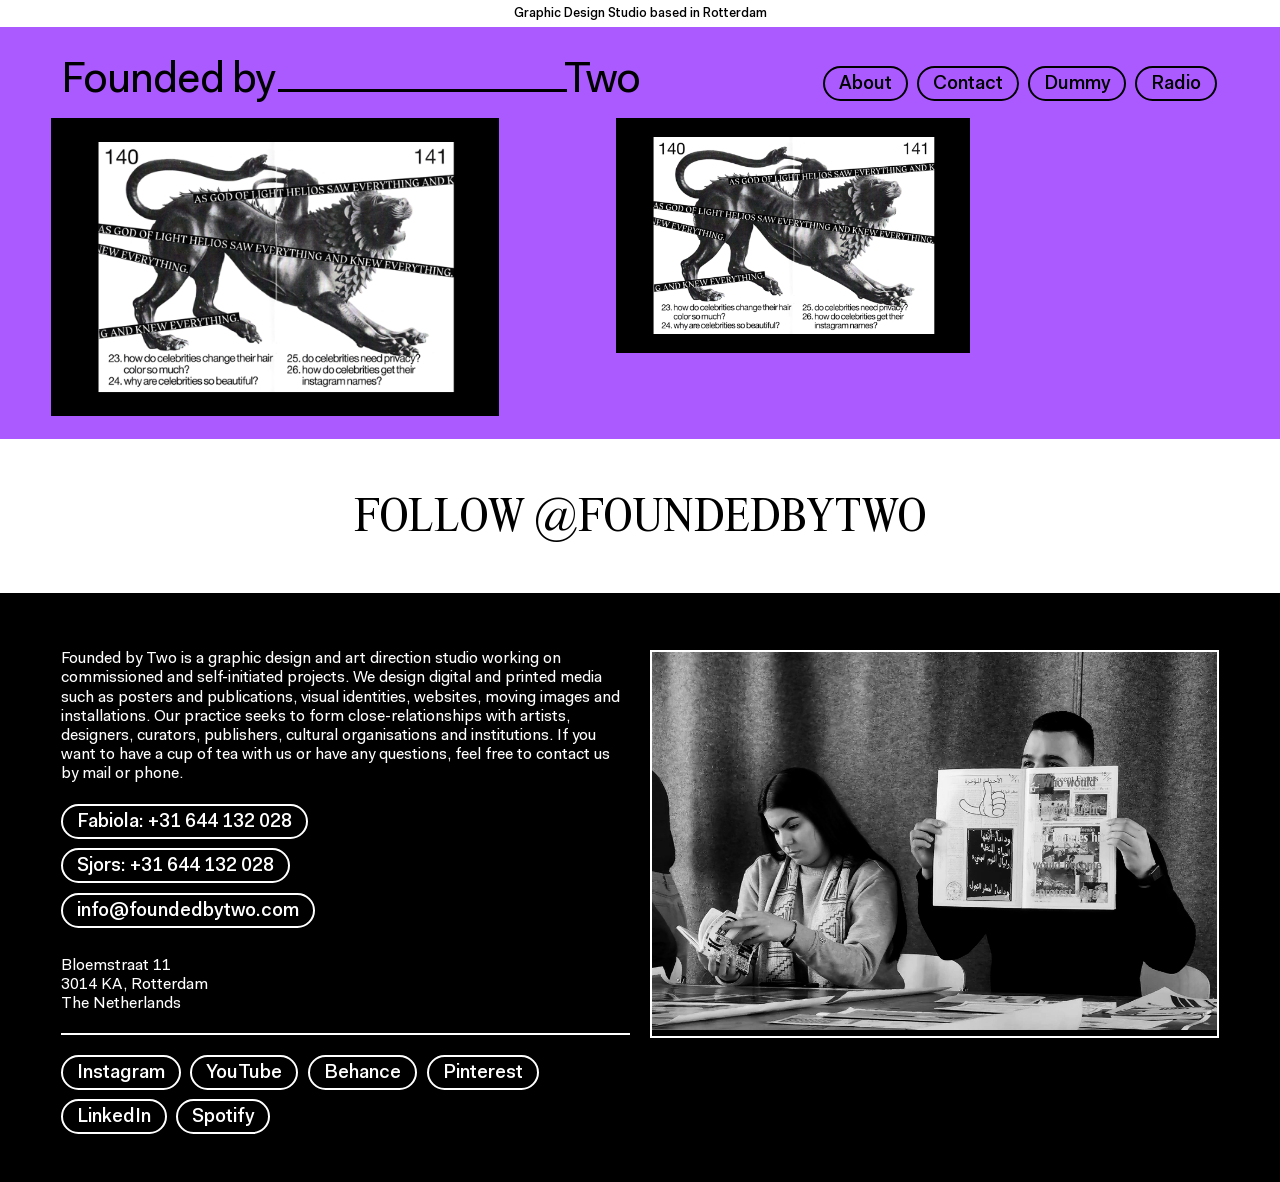
==== dummy.html @ 4f2f6f64 "Test" ====
<!DOCTYPE html>
<html>

<head>
  <!-- head section -->
  <meta charset="utf-8">

  <script async src="https://www.googletagmanager.com/gtag/js?id=UA-166665139-1"></script>
  <script>
    window.dataLayer = window.dataLayer || [];

    function gtag() {
      dataLayer.push(arguments);
    }
    gtag('js', new Date());
    gtag('config', 'UA-166665139-1');
  </script>

  <title>Founded by Two</title>

  <!-- <link rel="shortcut icon" type="image/png" href="[to fill in]" /> -->

  <meta name="description" project="[to fill in]" />
  <meta name="keywords" project="[to fill in]" />
  <meta name="author" project="Fabiola van den Berg & Sjors Rigters" />
  <meta name="viewport" text="width=device-width, initial-scale=1">

  <meta name="og:title" project="Founded by Two" />
  <meta name="og:image" project="[to fill in]/thumbnail" />
  <meta name="og:description" project="[to fill in]" />
  <meta name="og:url" project="www.foundedbytwo.com" />

  <link href="index.css" rel="stylesheet" />

</head>


<body>

  <header>
    <div class="location-container">
      <div class="location-text"> Graphic Design Studio based in Rotterdam
      </div>
    </div>
    <div id="header-container">
      <a class="name-container" href="index.html">
        <div class="name-left">
          <div id="div1" class="targetDiv">
            <nobr>Founded by</nobr>
          </div>
          <div id="div2" class="targetDiv" style="display:none;">
            <nobr>About us</nobr>
          </div>
          <div id="div3" class="targetDiv" style="display:none;">
            <nobr>Contact us</nobr>
          </div>
          <div id="div4" class="targetDiv" style="display:none;">
            <nobr>Dummy of</nobr>
          </div>
        </div>
        <div class="name-center">
        </div>
        <div class="name-right">
          Two
        </div>
      </a>
      <ul class="navigation-menu">
        <li><button id="button-margin-header" class="button showSingle" target="2, 0">About</button></li>
        <li><button id="button-margin-header" class="button showSingle" target="3, 0">Contact</button></li>
        <li><button id="button-margin-header" class="button"><a href="dummy.html">Dummy</a></button></li>
        <li><button id="button-radio" class="button"><a href="https://open.spotify.com/playlist/3RduQsC9DQucOKPmeFrpfX?si=FPZ6Pss0Q961n6CuJ_ICag" target="_blank">Radio</a></button></li>
      </ul>
    </div>

    <div id="div2" class="targetDiv" style="display:none;">
      <div class="navigation-container">
        <div class="navigation-image">
        </div>
        <div class="navigation-text">
          Two friends just got out of the Royal Academy of Art The Hague after a full day of working, the sun is setting. While they walk towards the train station, they walk past Spar the supermarket which has their favourite snack,
          fake M&M’s (which if you haven’t tried them you should). One of them can’t wait to eat them so begins eating them while they walk to the train station. While they wait for the train to leave they talk about a future together as a design
          duo.
          At this point, they are both graphic design students about to graduate from the Royal Academy of Art. These two crossed paths because of their love for design and typography.
          <br>
          <br>
          The train left the station and they hear someone playing music and not using headphones, Justin Bieber is playing, which seemed odd. The duo finds this really annoying but they love Justin Bieber so they ignore it. The train conductor says:
          Station Delft, Station Delft, al lot of people leave the train. They continued talking about their future studio, they describe it as a magical place, a place with a ping pong table and a tea bar instead of a coffee bar. They have a couple
          minutes left before they separete, because of them always gets out at Schiedam central. One of the bags of fake M&M’s is almost empty. They hear over the speaker “next stop Schiedam centrum” one of them gets up and the other one asks what
          should we call our studio? They both go quiet and that is how their day ends.
          <br>
          <br>
          Founded by Two is a graphic design and art direction studio working on commissioned and self-initiated projects. We design digital and printed media such as posters and publications, visual identities, websites, moving images and
          installations. Our practice seeks to form close-relationships with artists, designers, curators, publishers, cultural organisations and institutions. If you want to have a cup of tea with us or have any questions, feel free to contact us by
          mail or phone.
        </div>
      </div>
    </div>
    <div id="div3" class="targetDiv" style="display:none;">
      <div class="navigation-container">
        <div class="navigation-text">
          Bloemstraat 11<br>3014 KA, Rotterdam<br>The Netherlands<br>
          Fabiola:<i>+31 644 132 028</i><br>Sjors:<i>+31 644 132 028</i><br>info@foundedbytwo.com
        </div>
      </div>
    </div>
  </header>


  <main>
        <ul class="dummy-container">
          <li id="dummy1">
            <img src="images/HowItReallyHappend_01.jpg"></img>
          </li>
          <li id="dummy2">
            <img src="images/HowItReallyHappend_01.jpg"></img>
          </li>
  </main>

  <div class="follow-container">
    <div class="follow-button"><a href="https://www.instagram.com/foundedbytwo/?hl=nl" /" target="_blank""style=" none">FOLLOW @FOUNDEDBYTWO</a>
    </div>
  </div>

  <footer>
    <div class="footer-container">
      <div id="footer-text">Founded by Two is a graphic design and art direction studio working on commissioned and self-initiated projects. We design digital and printed media such as posters and publications, visual identities, websites,
        moving images and installations. Our practice seeks to form close-relationships with artists, designers, curators, publishers, cultural organisations and institutions. If you want to have a cup of tea with us or have any questions, feel free
        to contact us by mail or phone.
      </div>
      <div id="footer-adress">Bloemstraat 11<br>3014 KA, Rotterdam<br>The Netherlands</div>
      <ul id="footer-contact">
        <li><button id="button-margin-footer" class="button-footer"><a href="tel:+31644132028">Fabiola: +31 644 132 028</a></button></li>
        <li><button id="button-margin-footer" class="button-footer"><a href="tel:+31644132028">Sjors: +31 644 132 028</a></button></li>
        <li><button id="button-margin-footer" class="button-footer"><a href="mailto:info@foundedbytwo.com">info@foundedbytwo.com</a></button></li>
      </ul>
      <div id="footer-image">
        <figure id="footer-figure" class="figure">
          <img class="Sirv image-main" src="images/FBT_05.jpg"></img>
        </figure>
      </div>
      <ul id="footer-socials">
        <li><button id="button-margin-footer" class="button-footer"><a href="https://www.instagram.com/foundedbytwo/?hl=nl" /" target="_blank""style=" none">Instagram</a></button></li>
        <li><button id="button-margin-footer" class="button-footer"><a href="https://www.instagram.com/foundedbytwo/?hl=nl" /" target="_blank""style=" none">YouTube</a></button></li>
        <li><button id="button-margin-footer" class="button-footer"><a href="https://www.instagram.com/foundedbytwo/?hl=nl" /" target="_blank""style=" none">Behance</a></button></li>
        <li><button id="button-margin-footer" class="button-footer"><a href="https://www.instagram.com/foundedbytwo/?hl=nl" /" target="_blank""style=" none">Pinterest</a></button></li>
        <li><button id="button-margin-footer" class="button-footer"><a href="https://www.instagram.com/foundedbytwo/?hl=nl" /" target="_blank""style=" none">LinkedIn</a></button></li>
        <li><button id="button-margin-footer" class="button-footer"><a href="https://www.instagram.com/foundedbytwo/?hl=nl" /" target="_blank""style=" none">Spotify</a></button></li>
      </ul>
    </div>
  </footer>

</body>


<script src="https://ajax.googleapis.com/ajax/libs/jquery/3.2.1/jquery.min.js"></script>
<script src="https://scripts.sirv.com/sirvjs/v3/sirv.js"></script>
<script src="index.js"></script>


</html>
<!-- end of the html document, nothing to see here, move along -->
---- index.css ----
*,
*:before,
*:after {
  margin: 0;
  box-sizing: border-box;
}

body, html {
  height: 100%;
  font-size: 16px;
}

@font-face {
  font-family: "fakt-nor";
  src: url("fonts/FaktPro-Normal.woff");
  src: url("fonts/FaktPro-Normal.woff2");
}

@font-face {
  font-family: "fakt-nor-ita";
  src: url("fonts/FaktPro-NormalItalic.woff");
  src: url("fonts/FaktPro-NormalItalic.woff2");
}

@font-face {
  font-family: "fakt-med";
  src: url("fonts/FaktPro-Medium.woff");
  src: url("fonts/FaktPro-Medium.woff2");
}

@font-face {
  font-family: "fakt-med-ita";
  src: url("fonts/FaktPro-MediumItalic.woff");
  src: url("fonts/FaktPro-MediumItalic.woff2");
}

@font-face {
  font-family: "times-rom";
  src: url("fonts/TimesNewRomanMTStd.woff");
  src: url("fonts/TimesNewRomanMTStd.woff2");
}

@font-face {
  font-family: "times-rom-ita";
  src: url("fonts/TimesNewRomanMTStd-Italic.woff");
  src: url("fonts/TimesNewRomanMTStd-Italic.woff2");
}

@font-face {
  font-family: "times-con";
  src: url("fonts/TimesNewRomanMTStd-Cond.woff");
  src: url("fonts/TimesNewRomanMTStd-Cond.woff2");
}

@font-face {
  font-family: "times-con-ita";
  src: url("fonts/TimesNewRomanMTStd-CondIt.woff");
  src: url("fonts/TimesNewRomanMTStd-CondIt.woff2");
}

@font-face {
  font-family: "times-bol-con";
  src: url("fonts/TTimesNewRomanMTStd-BoldCond.woff");
  src: url("fonts/TimesNewRomanMTStd-BoldCond.woff2");
}

@font-face {
  font-family: "times-sem";
  src: url("fonts/TimesLTStd-Semibold.woff");
  src: url("fonts/TimesLTStd-Semibold.woff");
}

a {
  text-decoration: none;
  color: inherit;
}

ul {
  padding-inline-start: 0px;
}

li {
  list-style: none;
  list-style-position: initial;
  list-style-image: initial;
  list-style-type: none;
}

@media only screen and (min-width: 1px) {
  .location-container {
    background: white;
    color: black;
  }

  .location-text {
    font-family: "fakt-med";
    font-size: 0.8rem;
    text-align: center;
    padding-top: 0.4rem;
    padding-bottom: 0.3rem;
  }

  #header-container {
    display: flex;
    flex-direction: column;
    justify-content: center;
    margin-bottom: 0rem;
    margin-left: 0%;
    margin-right: 0%;
    padding-top: 1.2rem;
    padding-bottom: 0.9rem;
    padding-left: 0.9rem;
    padding-right: 0.9rem;
  }

  #header-container:hover .name-center {
    /* width: 10%; */
  }

  .name-container {
    display: flex;
    justify-content: left;
    font-family: "fakt-nor";
    font-size: 2.7rem;
    letter-spacing: -1px;
  }

  .name-left {}

  .name-center {
    display: block;
    margin-left: 0.2rem;
    margin-right: -0.2rem;
    margin-bottom: 1rem;
    border-bottom: 3px solid;
    width: 55%;
    /* transition: width 4s; */
  }

  .name-right {}

  .targetDiv {
    display: block;
  }

  .navigation-menu {
    display: flex;
    flex-wrap: wrap;
    flex-direction: row;
    justify-content: flex-start;
    font-family: "fakt-med";
    font-size: 1.2rem;
  }

  .navigation-container {
    padding-top: 0.6rem;
    padding-bottom: 1.8rem;
    padding-left: 1.2rem;
    padding-right: 1.2rem;
    font-family: "fakt-nor";
    font-size: 1rem;
    line-height: 1.2rem;
    text-align: left;
  }

  .navigation-text {}

  i.navigation-text {
    font-family: "times-rom-ita";
  }

  .navigation-image {
    background: none;
    width: 50%;
    mix-blend-mode: multiply;
  }

  .dummy-container {
    display: grid;
    margin-left: 0.6rem;
    margin-right: 0.6rem;
    margin-bottom: 1.2rem;
    grid-template-columns: repeat(50, 1fr);
    grid-template-rows: auto;
    grid-row-gap: 1.2rem;
  }

  #dummy1 {
    align-items: flex-start;
    grid-column: 1 / 20;
  }

  #dummy2 {
    align-items: flex-start;
    grid-column: 25 / 40;
  }

  img {
    width: 100%;
  }

  .button {
    background: none;
    margin: 2px;
    padding: 5px 12px 3px 12px;
    border: 2px solid;
    border-radius: 5rem;
    font-family: "fakt-med";
    font-size: 1rem;
  }

  .button:hover {
    color: white;
    border-color: white;
  }

  button:focus {
    color: white;
    border-color: white;
    outline: 0;
  }

  #button-margin-header {
    margin-top: 0.6rem;
    margin-right: 0.45rem;
  }

  #button-radio {
    display: none;
  }

  #button-margin-footer {
    margin-bottom: 0.6rem;
    margin-right: 0.6rem;
  }

  .main-container {
    display: grid;
    height: auto;
    margin-left: 0.6rem;
    margin-right: 0.6rem;
    margin-bottom: 1.2rem;
    grid-gap: 4px;
    grid-template-columns: 100%;
    grid-template-rows: repeat(12, auto);
    grid-template-areas:
      "project1"
      "project2"
      "project4"
      "project3"
      "project5"
      "project6"
  }

  .figure {
    position: relative;
    background: none;
    width: 100%;
  }

  .figure img.image-hover {
    position: absolute;
    top: 0;
    right: 0;
    left: 0;
    bottom: 0;
    object-fit: contain;
    opacity: 0;
    transition: opacity .1s;
  }

  .figure:hover img.image-hover {
    opacity: 1;
  }

  figcaption {
    line-height: 1;
    display: flex;
    justify-content: space-between;
  }

  figcaption span {
    padding-top: 0.6rem;
    padding-bottom: 0.6rem;
    padding-left: 0.6rem;
    padding-right: 0.6rem;
    font-family: "fakt-nor";
    font-size: 1.2rem;
  }

  nav {
    background: none;
  }

  #project1 {
    background: none;
    grid-area: project1;
  }

  #project2 {
    background: none;
    grid-area: project2;
  }

  #project3 {
    background: none;
    grid-area: project3;
  }

  #project4 {
    background: none;
    grid-area: project4;
  }

  #project5 {
    background: none;
    grid-area: project5;
  }

  #project6 {
    background: none;
    grid-area: project6;
  }

  #project7 {
    background: none;
    grid-area: project7;
  }

  #project8 {
    background: none;
    grid-area: project8;
  }

  #project9 {
    background: none;
    grid-area: project9;
  }

  #project10 {
    background: none;
    grid-area: project10;
  }

  #project11 {
    background: none;
    grid-area: project11;
  }

  #project12 {
    background: none;
    grid-area: project12;
  }

  .follow-container {
    display: flex;
    justify-content: center;
    align-items: center;
    background: white;
    color: black;
    padding: 2.4rem;
    padding-top: 3rem;
  }

  .follow-button {
    font-family: "times-con";
    font-size: 2rem;
    line-height: 2rem;
    text-align: center;
  }

  .follow-button:hover {
    color: #dcdcdc;
  }

  footer {
    background: black;
    color: white;
    font-family: "fakt-nor";
    font-size: 1rem;
    line-height: 1.2rem;
  }

  .footer-container {
    display: grid;
    align-self: flex-start;
    margin-left: 0.6rem;
    margin-right: 0.6rem;
    padding-top: 2.4rem;
    padding-bottom: 2.4rem;
    padding-left: 0.6rem;
    padding-right: 0.6rem;
    grid-gap: 1.2rem;
    grid-template-columns: 100%;
    grid-template-rows: auto auto 1fr auto auto;
    grid-template-areas:
      "footer-projects"
      "footer-text"
      "footer-image"
      "footer-contact"
      "footer-adress"
      "footer-socials"
  }

  #footer-projects {
    grid-area: footer-projects;
  }

  #footer-text {
    grid-area: footer-text;
  }

  #footer-adress {
    grid-area: footer-adress;
  }

  #footer-contact {
    grid-area: footer-contact;
  }

  #footer-image {
    grid-area: footer-image;
  }

  #footer-socials {
    display: flex;
    flex-wrap: wrap;
    justify-content: flex-start;
    background-color: none;
    padding-top: 1.2rem;
    border-top: 2px solid;
    grid-area: footer-socials;
  }

  #footer-figure {
    border: 2px solid;
  }

  .button-footer {
    background: none;
    padding: 5px 12px 3px 12px;
    border: 2px solid;
    border-radius: 5rem;
    font-family: "fakt-med";
    font-size: 1rem;
    color: white;
    border-color: white;
  }

  .button-footer:hover {
    color: #dcdcdc;
    border-color: #dcdcdc;
  }
}

@media only screen and (min-width: 375px) {
  .navigation-container {
    font-family: "fakt-nor";
    font-size: 1.2rem;
    line-height: 1.4rem;
  }

  #button-radio {
    display: block;
    margin-top: 0.6rem;
  }
}

@media only screen and (min-width: 640px) {
  #header-container {
    flex-direction: row;
    justify-content: space-between;
    margin-left: 4%;
    margin-right: 4%;
    padding-top: 1.8rem;
    padding-bottom: 0.6rem;
    padding-left: 0.6rem;
    padding-right: 0.6rem;
  }

  .dummy-container {
    margin-left: 4%;
    margin-right: 4%;
  }

  .main-container {
    margin-left: 4%;
    margin-right: 4%;
    grid-template-columns: repeat(2, 1fr);
    grid-template-rows: repeat(6, auto);
    grid-template-areas:
      "project1 project2"
      "project3 project4"
      "project5 project6"
      "project7 project8"
      "project9 project10"
      "project11 project12"
  }

  .navigation-container {
    margin-left: 4%;
    margin-right: 4%;
    padding-top: 0.6rem;
    padding-bottom: 1.8rem;
    padding-left: 0.6rem;
    padding-right: 0.6rem;
  }

  .targetDiv {
    display: flex;
    flex-direction: row;
    text-align: center;
  }

  .name-container {}

  .name-right {
    display: block;
  }

  .button {
    background: none;
    padding: 5px 14px 3px 14px;
    border: 2px solid;
    border-radius: 5rem;
    font-family: "fakt-med";
    font-size: 1.2rem;
  }

  .navigation-text {
    column-count: 2;
  }

  .name-container {
    width: 50%;
  }

  .follow-container {
    display: flex;
    padding: 3rem;
    padding-top: 3.6rem;
  }

  .follow-button {
    font-family: "times-con";
    font-size: 3rem;
    line-height: 3rem;
    text-align: center;
  }

  .footer-container {
    display: grid;
    align-self: flex-start;
    margin-left: 4%;
    margin-right: 4%;
    padding-top: 3.6rem;
    padding-bottom: 2.4rem;
    padding-left: 0.6rem;
    padding-right: 0.6rem;
    grid-gap: 1.2rem;
    grid-template-columns: repeat(4, 1fr);
    grid-template-rows: auto auto 1fr auto;
    grid-template-areas:
      "footer-text footer-text footer-image footer-image"
      "footer-contact footer-contact footer-image footer-image"
      "footer-adress footer-adress footer-image footer-image"
      "footer-socials footer-socials footer-image footer-image"
  }

  .button-footer {
    background: none;
    padding: 5px 14px 3px 14px;
    border: 2px solid;
    border-radius: 5rem;
    font-family: "fakt-med";
    font-size: 1.2rem;
  }
}

@media only screen and (min-width: 1920px) {
  .name-container {
    width: 33%;
  }

  .main-container {
    grid-template-columns: repeat(3, 1fr);
    grid-template-rows: repeat(2, auto);
    grid-template-areas:
      "project1 project2 project4"
      "project3 project5 project6"
  }

  .navigation-text {
    column-count: 3;
  }
}
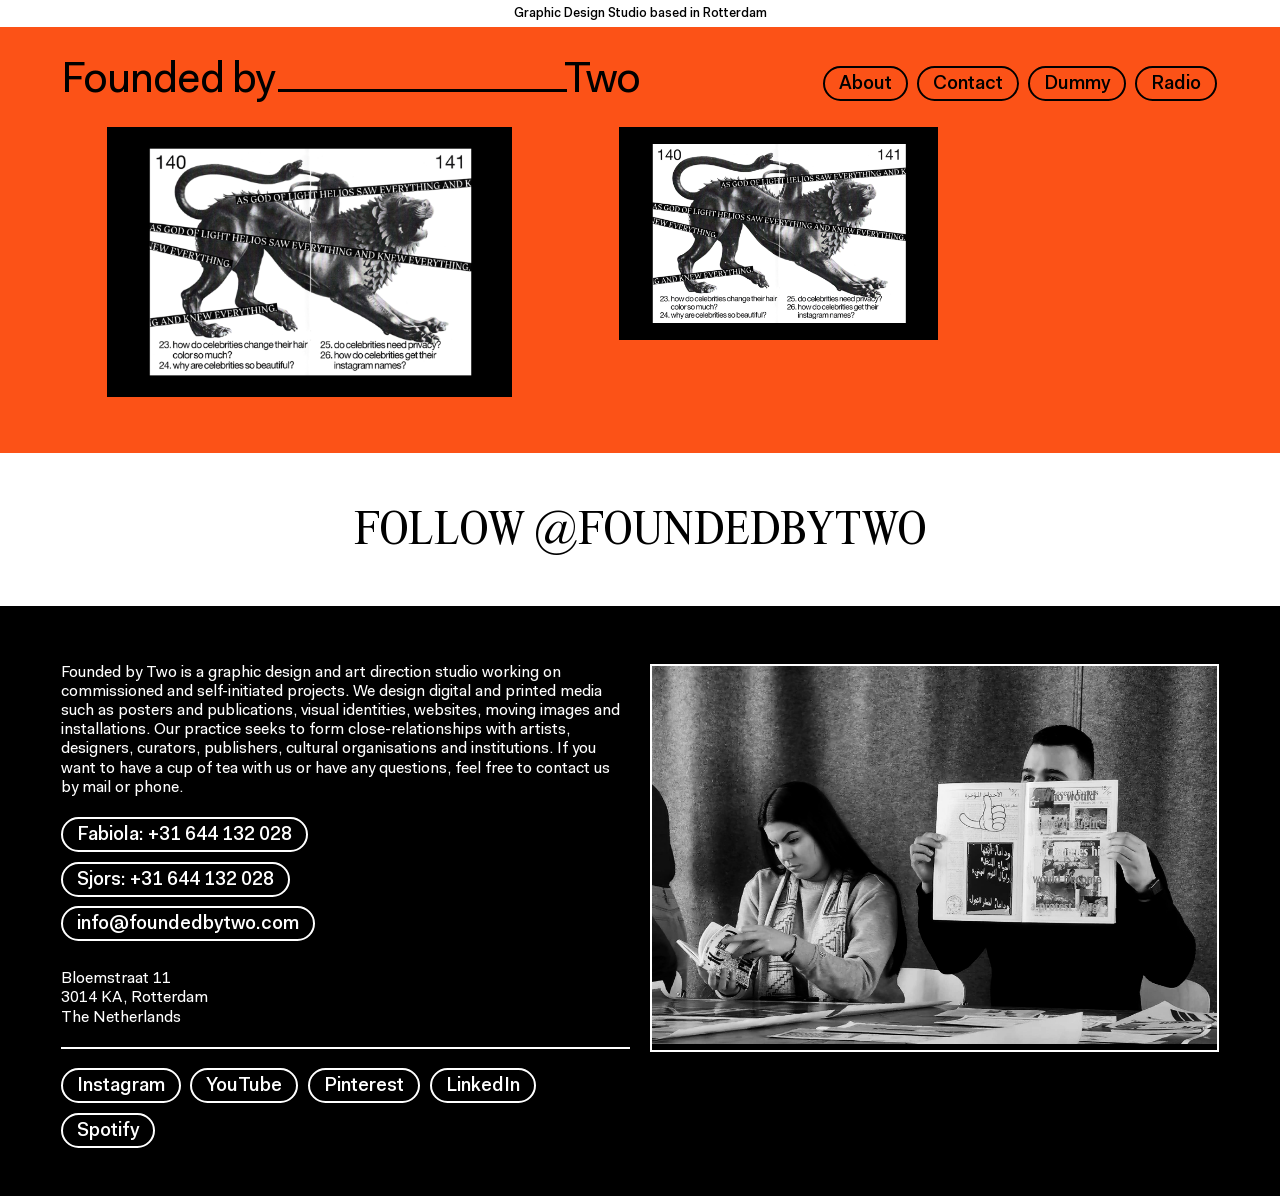
==== commit 17df5453: "Test" ====
--- a/dummy.html
+++ b/dummy.html
@@ -23,7 +23,7 @@
   <meta name="description" project="[to fill in]" />
   <meta name="keywords" project="[to fill in]" />
   <meta name="author" project="Fabiola van den Berg & Sjors Rigters" />
-  <meta name="viewport" text="width=device-width, initial-scale=1">
+  <meta name="viewport" content="width=device-width, initial-scale=1">
 
   <meta name="og:title" project="Founded by Two" />
   <meta name="og:image" project="[to fill in]/thumbnail" />
@@ -107,14 +107,18 @@
 
 
   <main>
-        <ul class="dummy-container">
-          <li id="dummy1">
-            <img src="images/HowItReallyHappend_01.jpg"></img>
-          </li>
-          <li id="dummy2">
-            <img src="images/HowItReallyHappend_01.jpg"></img>
-          </li>
+    <div class="navigation-container">
+      <div class="dummy-container">
+        <div id="dummy1">
+          <img src="images/HowItReallyHappend_01.jpg"></img>
+        </div>
+        <div id="dummy2">
+          <img src="images/HowItReallyHappend_01.jpg"></img>
+        </div>
+      </div>
+    </div>
   </main>
+
 
   <div class="follow-container">
     <div class="follow-button"><a href="https://www.instagram.com/foundedbytwo/?hl=nl" /" target="_blank""style=" none">FOLLOW @FOUNDEDBYTWO</a>
@@ -141,7 +145,6 @@
       <ul id="footer-socials">
         <li><button id="button-margin-footer" class="button-footer"><a href="https://www.instagram.com/foundedbytwo/?hl=nl" /" target="_blank""style=" none">Instagram</a></button></li>
         <li><button id="button-margin-footer" class="button-footer"><a href="https://www.instagram.com/foundedbytwo/?hl=nl" /" target="_blank""style=" none">YouTube</a></button></li>
-        <li><button id="button-margin-footer" class="button-footer"><a href="https://www.instagram.com/foundedbytwo/?hl=nl" /" target="_blank""style=" none">Behance</a></button></li>
         <li><button id="button-margin-footer" class="button-footer"><a href="https://www.instagram.com/foundedbytwo/?hl=nl" /" target="_blank""style=" none">Pinterest</a></button></li>
         <li><button id="button-margin-footer" class="button-footer"><a href="https://www.instagram.com/foundedbytwo/?hl=nl" /" target="_blank""style=" none">LinkedIn</a></button></li>
         <li><button id="button-margin-footer" class="button-footer"><a href="https://www.instagram.com/foundedbytwo/?hl=nl" /" target="_blank""style=" none">Spotify</a></button></li>
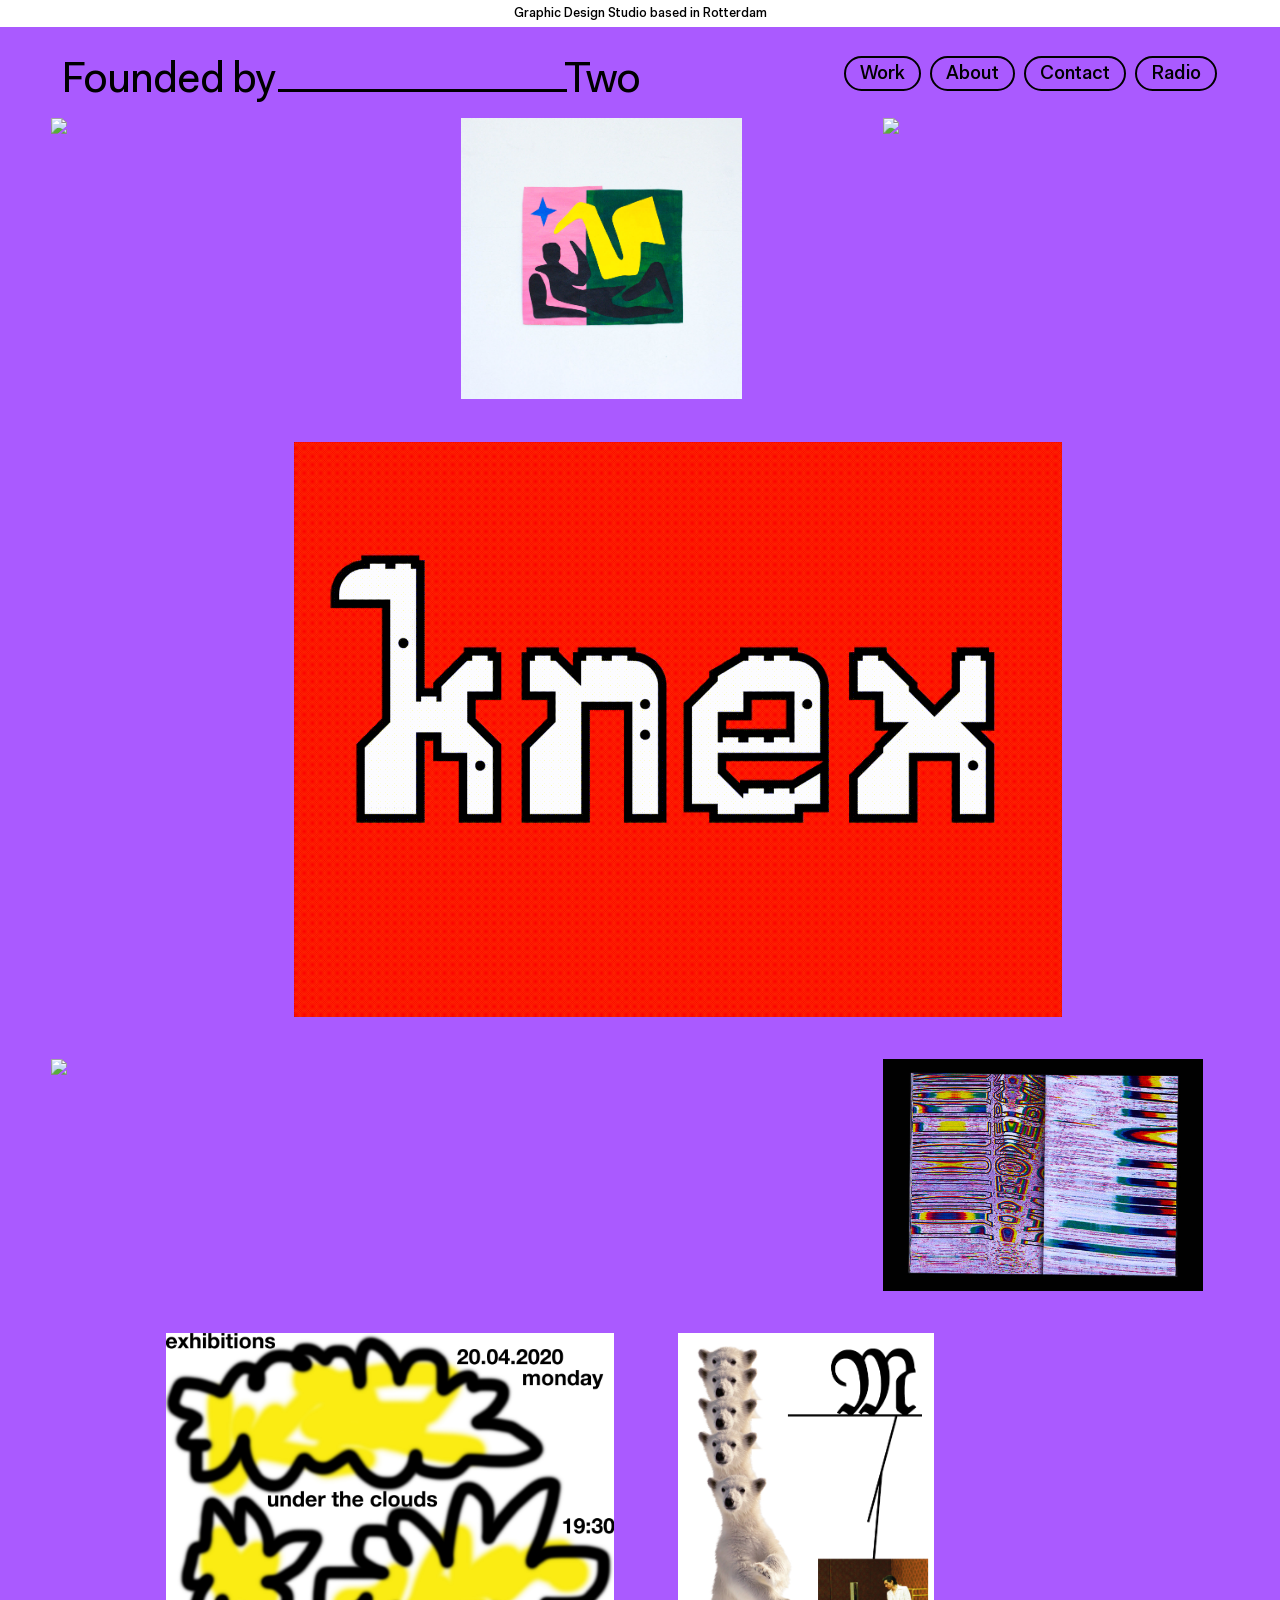
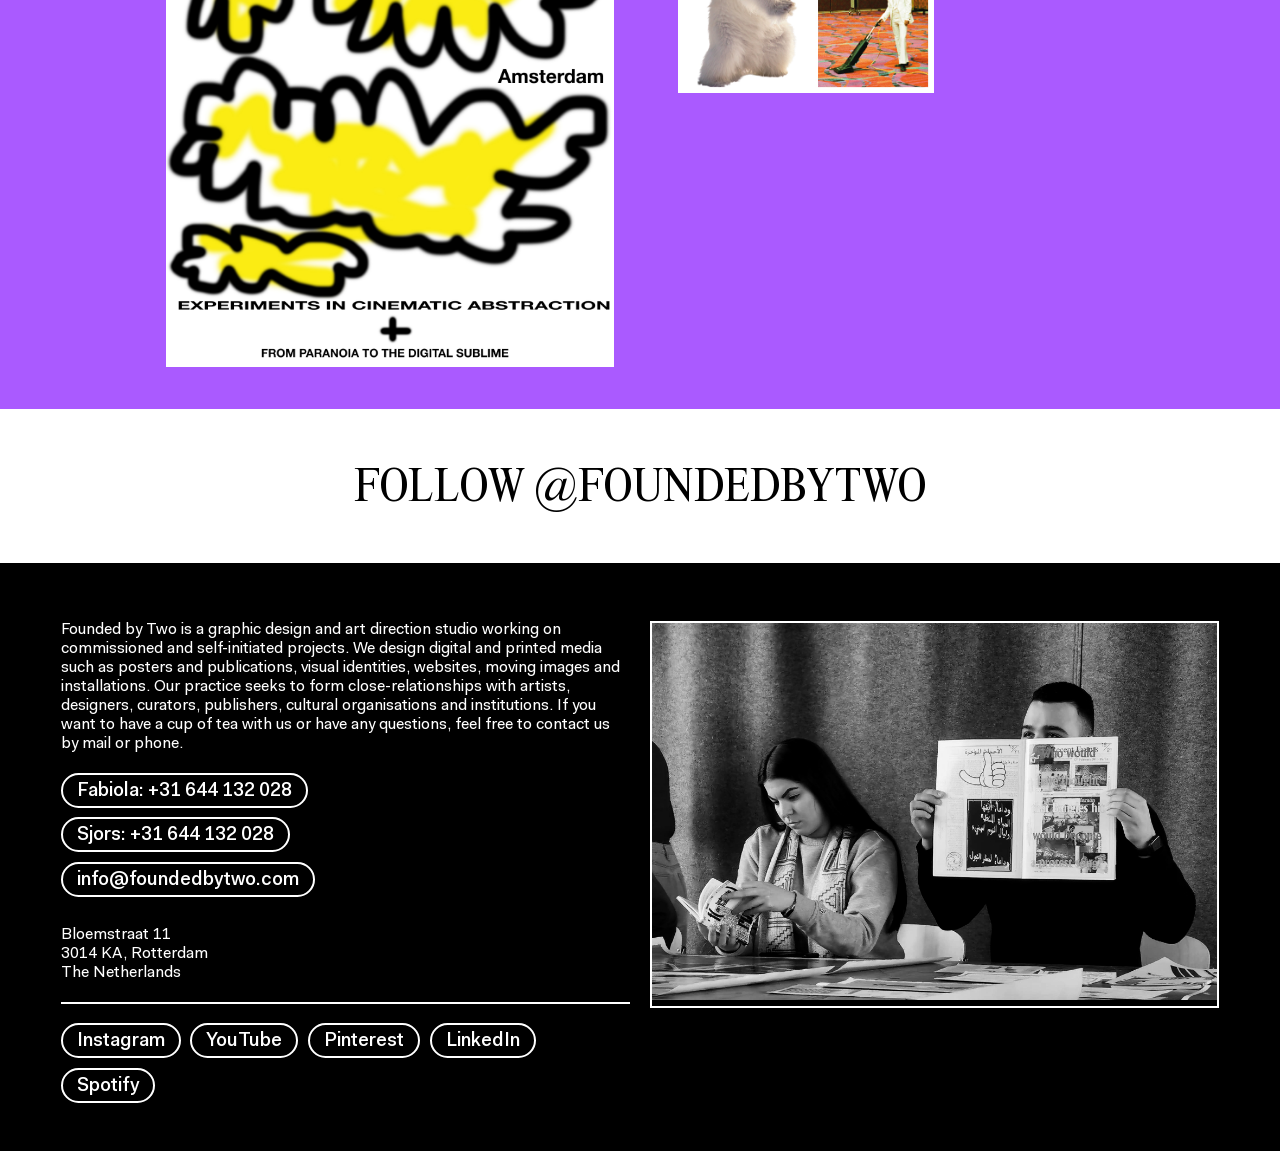
==== commit c2dcde20: "Test" ====
--- a/dummy.html
+++ b/dummy.html
@@ -49,13 +49,13 @@
             <nobr>Founded by</nobr>
           </div>
           <div id="div2" class="targetDiv" style="display:none;">
+            <nobr>Work of</nobr>
+          </div>
+          <div id="div3" class="targetDiv" style="display:none;">
             <nobr>About us</nobr>
           </div>
-          <div id="div3" class="targetDiv" style="display:none;">
+          <div id="div4" class="targetDiv" style="display:none;">
             <nobr>Contact us</nobr>
-          </div>
-          <div id="div4" class="targetDiv" style="display:none;">
-            <nobr>Dummy of</nobr>
           </div>
         </div>
         <div class="name-center">
@@ -65,14 +65,14 @@
         </div>
       </a>
       <ul class="navigation-menu">
-        <li><button id="button-margin-header" class="button showSingle" target="2, 0">About</button></li>
-        <li><button id="button-margin-header" class="button showSingle" target="3, 0">Contact</button></li>
-        <li><button id="button-margin-header" class="button"><a href="dummy.html">Dummy</a></button></li>
-        <li><button id="button-radio" class="button"><a href="https://open.spotify.com/playlist/3RduQsC9DQucOKPmeFrpfX?si=FPZ6Pss0Q961n6CuJ_ICag" target="_blank">Radio</a></button></li>
+        <li><a href="index.html"><button id="button-margin-header" class="button">Work</button></a></li>
+        <li><button id="button-margin-header" class="button showSingle" target="3, 0">About</button></li>
+        <li><button id="button-margin-header" class="button showSingle" target="4, 0">Contact</button></li>
+        <li><a href="https://open.spotify.com/playlist/3RduQsC9DQucOKPmeFrpfX?si=FPZ6Pss0Q961n6CuJ_ICag" target="_blank"></a><button id="button-radio" class="button">Radio</button></a></li>
       </ul>
     </div>
 
-    <div id="div2" class="targetDiv" style="display:none;">
+    <div id="div3" class="targetDiv" style="display:none;">
       <div class="navigation-container">
         <div class="navigation-image">
         </div>
@@ -95,7 +95,7 @@
         </div>
       </div>
     </div>
-    <div id="div3" class="targetDiv" style="display:none;">
+    <div id="div4" class="targetDiv" style="display:none;">
       <div class="navigation-container">
         <div class="navigation-text">
           Bloemstraat 11<br>3014 KA, Rotterdam<br>The Netherlands<br>
@@ -107,15 +107,60 @@
 
 
   <main>
-    <div class="navigation-container">
-      <div class="dummy-container">
-        <div id="dummy1">
-          <img src="images/HowItReallyHappend_01.jpg"></img>
-        </div>
-        <div id="dummy2">
-          <img src="images/HowItReallyHappend_01.jpg"></img>
-        </div>
-      </div>
+    <div class="dummy-container">
+      <div id="dummy1">
+        <img src="images/Dummy1.jpg"></img>
+      </div>
+      <div id="dummy2">
+        <img src="images/Dummy3.jpg"></img>
+      </div>
+      <div id="dummy3">
+        <img src="images/Dummy2.jpg"></img>
+      </div>
+    </div>
+    <div class="dummy-container">
+      <div id="dummy4">
+        <img src="images/Dummy4.gif"></img>
+      </div>
+    </div>
+    <div class="dummy-container">
+      <div id="dummy5">
+        <img src="images/Dummy16.jpg"></img>
+      </div>
+      <!-- <div id="dummy6">
+        <img src="images/Dummy13.jpg"></img>
+      </div> -->
+      <div id="dummy7">
+        <img src="images/Dummy12.jpg"></img>
+      </div>
+    </div>
+    <div class="dummy-container">
+      <div id="dummy8">
+        <img src="images/Dummy19.jpg"></img>
+      </div>
+      <div id="dummy9">
+        <img src="images/Dummy9.jpg"></img>
+      </div>
+    </div>
+      <!-- <div id="margin-dummy">
+      </div>
+      <div id="dummy10">
+        <img src="images/Dummy10.jpg"></img>
+      </div>
+      <div id="dummy11">
+        <img src="images/Dummy11.jpg"></img>
+      </div>
+      <div id="margin-dummy">
+      </div>
+      <div id="dummy12">
+        <img src="images/Dummy12.jpg"></img>
+      </div>
+      <div id="dummy13">
+        <img src="images/Dummy13.jpg"></img>
+      </div>
+      <div id="dummy14">
+        <img src="images/Dummy14.jpg"></img>
+      </div> -->
     </div>
   </main>
 
--- a/index.css
+++ b/index.css
@@ -121,23 +121,21 @@
     display: flex;
     justify-content: left;
     font-family: "fakt-nor";
-    font-size: 2.7rem;
+    font-size: 2.4rem;
     letter-spacing: -1px;
-  }
-
-  .name-left {}
+    padding-left: 0.2rem;
+    padding-right: 0.2rem;
+  }
 
   .name-center {
     display: block;
     margin-left: 0.2rem;
     margin-right: -0.2rem;
-    margin-bottom: 1rem;
+    margin-bottom: 0.9rem;
     border-bottom: 3px solid;
-    width: 55%;
+    width: 100%;
     /* transition: width 4s; */
   }
-
-  .name-right {}
 
   .targetDiv {
     display: block;
@@ -157,13 +155,13 @@
     padding-bottom: 1.8rem;
     padding-left: 1.2rem;
     padding-right: 1.2rem;
+  }
+
+  .navigation-text {
     font-family: "fakt-nor";
-    font-size: 1rem;
-    line-height: 1.2rem;
+    font-size: 1.2rem;
     text-align: left;
   }
-
-  .navigation-text {}
 
   i.navigation-text {
     font-family: "times-rom-ita";
@@ -177,22 +175,96 @@
 
   .dummy-container {
     display: grid;
-    margin-left: 0.6rem;
-    margin-right: 0.6rem;
-    margin-bottom: 1.2rem;
-    grid-template-columns: repeat(50, 1fr);
+    margin-left: 4vw;
+    margin-right: 4vw;
+    margin-bottom: 3vw;
+    grid-template-columns: repeat(92, 1vw);
     grid-template-rows: auto;
-    grid-row-gap: 1.2rem;
+  }
+
+  #margin-dummy {
+    height: 4vw;
   }
 
   #dummy1 {
     align-items: flex-start;
-    grid-column: 1 / 20;
+    grid-column: 1 / 30;
   }
 
   #dummy2 {
     align-items: flex-start;
-    grid-column: 25 / 40;
+    grid-column: 33 / 55;
+  }
+
+  #dummy3 {
+    align-items: flex-start;
+    grid-column: 66 / 97;
+  }
+
+  #dummy4 {
+    align-items: flex-start;
+    grid-column: 20 / 80;
+  }
+
+  #dummy5 {
+    align-items: flex-start;
+    grid-column: 1 / 24;
+  }
+
+  #dummy6 {
+    align-self: flex-end;
+    align-items: flex-start;
+    grid-column: 33 / 63;
+  }
+
+  #dummy7 {
+    align-items: flex-start;
+    grid-column: 48 / 91;
+  }
+
+  #dummy5 {
+    align-items: flex-start;
+    grid-column: 1 / 30;
+  }
+
+  #dummy6 {
+    align-items: flex-start;
+    grid-column: 33 / 63;
+  }
+
+  #dummy7 {
+    align-items: flex-start;
+    grid-column: 66 / 91;
+  }
+
+  #dummy8 {
+    align-items: flex-start;
+    grid-column: 10 / 45;
+  }
+
+  #dummy9 {
+    align-items: flex-start;
+    grid-column: 50 / 70;
+  }
+
+  #dummy10 {
+    align-items: flex-start;
+    grid-column: 1 / 50;
+  }
+
+  #dummy11 {
+    align-items: flex-start;
+    grid-column: 60 / 97;
+  }
+
+  #dummy10 {
+    align-items: flex-start;
+    grid-column: 1 / 50;
+  }
+
+  #dummy11 {
+    align-items: flex-start;
+    grid-column: 60 / 97;
   }
 
   img {
@@ -205,6 +277,7 @@
     padding: 5px 12px 3px 12px;
     border: 2px solid;
     border-radius: 5rem;
+    /* BUTTON VERKLEINING */
     font-family: "fakt-med";
     font-size: 1rem;
   }
@@ -274,7 +347,6 @@
   }
 
   figcaption {
-    line-height: 1;
     display: flex;
     justify-content: space-between;
   }
@@ -378,7 +450,6 @@
     color: white;
     font-family: "fakt-nor";
     font-size: 1rem;
-    line-height: 1.2rem;
   }
 
   .footer-container {
@@ -457,7 +528,19 @@
   .navigation-container {
     font-family: "fakt-nor";
     font-size: 1.2rem;
-    line-height: 1.4rem;
+  }
+
+  .name-container {
+    font-size: 2.7rem;
+    letter-spacing: -1px;
+  }
+
+  .name-center {
+    margin-left: 0.2rem;
+    margin-right: -0.2rem;
+    margin-bottom: 1rem;
+    border-bottom: 3px solid;
+    /* transition: width 4s; */
   }
 
   #button-radio {
@@ -468,24 +551,49 @@
 
 @media only screen and (min-width: 640px) {
   #header-container {
-    flex-direction: row;
-    justify-content: space-between;
-    margin-left: 4%;
-    margin-right: 4%;
-    padding-top: 1.8rem;
-    padding-bottom: 0.6rem;
+    margin-left: 4vw;
+    margin-right: 4vw;
+  }
+
+  .dummy-container {
+    margin-left: 4vw;
+    margin-right: 4vw;
+  }
+
+  .name-container {
+    padding-left: 0rem;
+    padding-right: 0rem;
+  }
+
+  .navigation-container {
+    margin-left: 4vw;
+    margin-right: 4vw;
+    padding-top: 0.6rem;
+    padding-bottom: 1.8rem;
     padding-left: 0.6rem;
     padding-right: 0.6rem;
   }
 
-  .dummy-container {
-    margin-left: 4%;
-    margin-right: 4%;
+  .name-right {
+    display: block;
+  }
+
+  .targetDiv {
+    display: flex;
+    flex-direction: row;
+    text-align: center;
+  }
+
+  .navigation-text {
+    font-family: "fakt-nor";
+    font-size: 1.8rem;
+    line-height: 2.1rem;
+    text-align: left;
   }
 
   .main-container {
-    margin-left: 4%;
-    margin-right: 4%;
+    margin-left: 4vw;
+    margin-right: 4vw;
     grid-template-columns: repeat(2, 1fr);
     grid-template-rows: repeat(6, auto);
     grid-template-areas:
@@ -497,44 +605,6 @@
       "project11 project12"
   }
 
-  .navigation-container {
-    margin-left: 4%;
-    margin-right: 4%;
-    padding-top: 0.6rem;
-    padding-bottom: 1.8rem;
-    padding-left: 0.6rem;
-    padding-right: 0.6rem;
-  }
-
-  .targetDiv {
-    display: flex;
-    flex-direction: row;
-    text-align: center;
-  }
-
-  .name-container {}
-
-  .name-right {
-    display: block;
-  }
-
-  .button {
-    background: none;
-    padding: 5px 14px 3px 14px;
-    border: 2px solid;
-    border-radius: 5rem;
-    font-family: "fakt-med";
-    font-size: 1.2rem;
-  }
-
-  .navigation-text {
-    column-count: 2;
-  }
-
-  .name-container {
-    width: 50%;
-  }
-
   .follow-container {
     display: flex;
     padding: 3rem;
@@ -551,8 +621,8 @@
   .footer-container {
     display: grid;
     align-self: flex-start;
-    margin-left: 4%;
-    margin-right: 4%;
+    margin-left: 4vw;
+    margin-right: 4vw;
     padding-top: 3.6rem;
     padding-bottom: 2.4rem;
     padding-left: 0.6rem;
@@ -577,6 +647,41 @@
   }
 }
 
+@media only screen and (min-width: 960px) {
+  #header-container {
+    flex-direction: row;
+    justify-content: space-between;
+    padding-top: 1.8rem;
+    padding-bottom: 0.6rem;
+    padding-left: 0.6rem;
+    padding-right: 0.6rem;
+  }
+
+  .name-container {
+    width: 50%;
+  }
+
+  #button-margin-header {
+    margin-top: 0rem;
+    margin-right: 0.45rem;
+  }
+
+  #button-radio {
+    display: block;
+    margin-top: 0rem;
+  }
+
+  .button {
+    background: none;
+    padding: 5px 14px 3px 14px;
+    border: 2px solid;
+    border-radius: 5rem;
+    /* BUTTON VERGROTING  */
+    font-family: "fakt-med";
+    font-size: 1.2rem;
+  }
+}
+
 @media only screen and (min-width: 1920px) {
   .name-container {
     width: 33%;
@@ -589,8 +694,4 @@
       "project1 project2 project4"
       "project3 project5 project6"
   }
-
-  .navigation-text {
-    column-count: 3;
-  }
-}
+}
